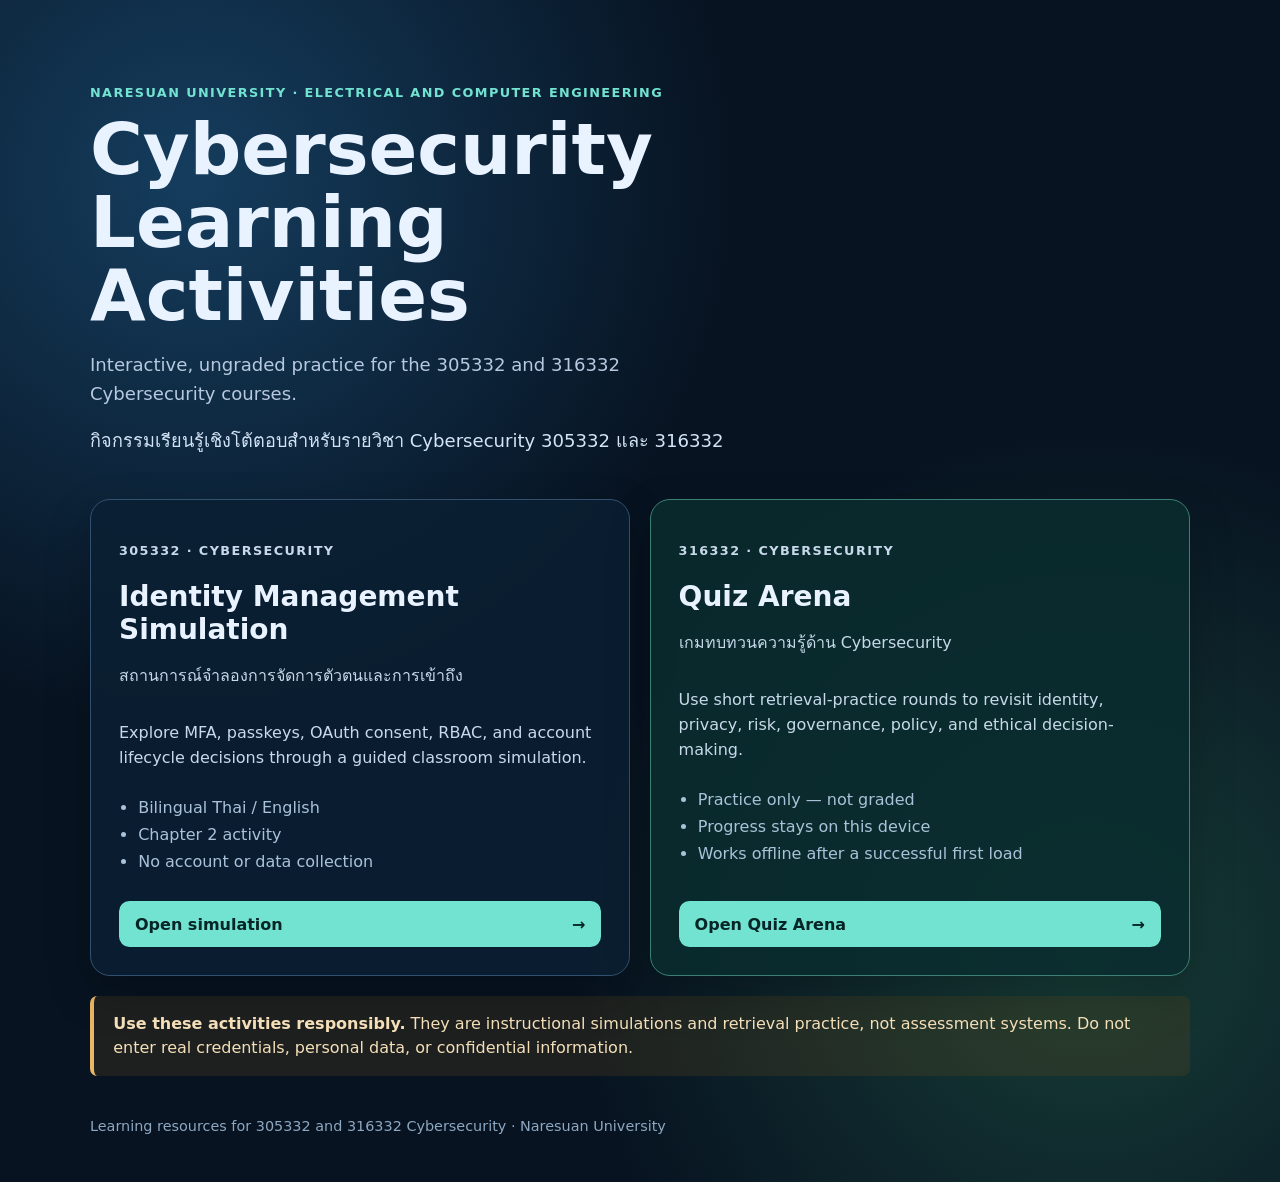
==== index.html @ 0a35e81f "Publish cybersecurity learning activities portal" ====
<!doctype html>
<html lang="en">
<head>
  <meta charset="utf-8">
  <meta name="viewport" content="width=device-width, initial-scale=1">
  <title>NU Cybersecurity Learning Activities</title>
  <link rel="stylesheet" href="styles.css">
</head>
<body>
  <main class="shell">
    <header class="hero">
      <p class="eyebrow">Naresuan University · Electrical and Computer Engineering</p>
      <h1>Cybersecurity Learning Activities</h1>
      <p class="lede">Interactive, ungraded practice for the 305332 and 316332 Cybersecurity courses.</p>
      <p class="lede th" lang="th">กิจกรรมเรียนรู้เชิงโต้ตอบสำหรับรายวิชา Cybersecurity 305332 และ 316332</p>
    </header>

    <section class="activities" aria-label="Learning activities">
      <article class="card card-identity">
        <p class="course">305332 · Cybersecurity</p>
        <h2>Identity Management Simulation</h2>
        <p class="thai" lang="th">สถานการณ์จำลองการจัดการตัวตนและการเข้าถึง</p>
        <p>Explore MFA, passkeys, OAuth consent, RBAC, and account lifecycle decisions through a guided classroom simulation.</p>
        <ul>
          <li>Bilingual Thai / English</li>
          <li>Chapter 2 activity</li>
          <li>No account or data collection</li>
        </ul>
        <a class="launch" href="305332-identity-management/">Open simulation <span aria-hidden="true">→</span></a>
      </article>

      <article class="card card-quiz">
        <p class="course">316332 · Cybersecurity</p>
        <h2>Quiz Arena</h2>
        <p class="thai" lang="th">เกมทบทวนความรู้ด้าน Cybersecurity</p>
        <p>Use short retrieval-practice rounds to revisit identity, privacy, risk, governance, policy, and ethical decision-making.</p>
        <ul>
          <li>Practice only — not graded</li>
          <li>Progress stays on this device</li>
          <li>Works offline after a successful first load</li>
        </ul>
        <a class="launch" href="316332-quiz-arena/">Open Quiz Arena <span aria-hidden="true">→</span></a>
      </article>
    </section>

    <aside class="notice">
      <strong>Use these activities responsibly.</strong> They are instructional simulations and retrieval practice, not assessment systems. Do not enter real credentials, personal data, or confidential information.
    </aside>

    <footer>Learning resources for 305332 and 316332 Cybersecurity · Naresuan University</footer>
  </main>
</body>
</html>
---- styles.css ----
:root {
  color-scheme: dark;
  font-family: Inter, ui-sans-serif, system-ui, -apple-system, BlinkMacSystemFont, "Segoe UI", sans-serif;
  background: #071321;
  color: #e9f2ff;
}

* { box-sizing: border-box; }

body {
  min-height: 100vh;
  margin: 0;
  background: radial-gradient(circle at 15% 15%, #153d5e 0, transparent 34rem), radial-gradient(circle at 85% 80%, #173d37 0, transparent 32rem), #071321;
}

.shell { width: min(1100px, calc(100% - 2rem)); margin: 0 auto; padding: 4.5rem 0 3rem; }
.hero { max-width: 720px; margin-bottom: 2.7rem; }
.eyebrow, .course { color: #72e3d1; font-size: .8rem; font-weight: 700; letter-spacing: .11em; text-transform: uppercase; }
h1 { margin: .45rem 0 .7rem; font-size: clamp(2.2rem, 6vw, 4.5rem); line-height: 1.02; }
.lede { max-width: 650px; color: #b6c9df; font-size: 1.13rem; line-height: 1.6; }
.th, .thai { color: #d3e4f7; }

.activities { display: grid; grid-template-columns: repeat(auto-fit, minmax(280px, 1fr)); gap: 1.2rem; }
.card { display: flex; flex-direction: column; min-height: 360px; padding: 1.75rem; border: 1px solid #31516f; border-radius: 1.25rem; background: rgba(11, 31, 51, .88); box-shadow: 0 18px 45px rgba(0, 0, 0, .22); }
.card-quiz { border-color: #3b8072; background: rgba(10, 44, 47, .87); }
.card h2 { margin: .4rem 0 .15rem; font-size: 1.75rem; }
.card p { line-height: 1.55; color: #c7d9ea; }
.card ul { margin: .45rem 0 1.6rem; padding-left: 1.2rem; color: #aac2d9; line-height: 1.7; }
.launch { display: inline-flex; align-items: center; justify-content: space-between; gap: 1.4rem; margin-top: auto; padding: .85rem 1rem; border-radius: .65rem; background: #72e3d1; color: #062526; font-weight: 800; text-decoration: none; }
.launch:hover, .launch:focus-visible { background: #a2f2e6; outline: 3px solid #fff; outline-offset: 3px; }
.notice { margin-top: 1.25rem; padding: 1rem 1.2rem; border-left: 4px solid #eab765; border-radius: .45rem; background: rgba(106, 73, 22, .23); color: #f5dfb8; line-height: 1.5; }
footer { margin-top: 2.6rem; color: #8ea8c2; font-size: .9rem; }

@media (max-width: 560px) { .shell { padding-top: 2.5rem; } .card { min-height: unset; } }
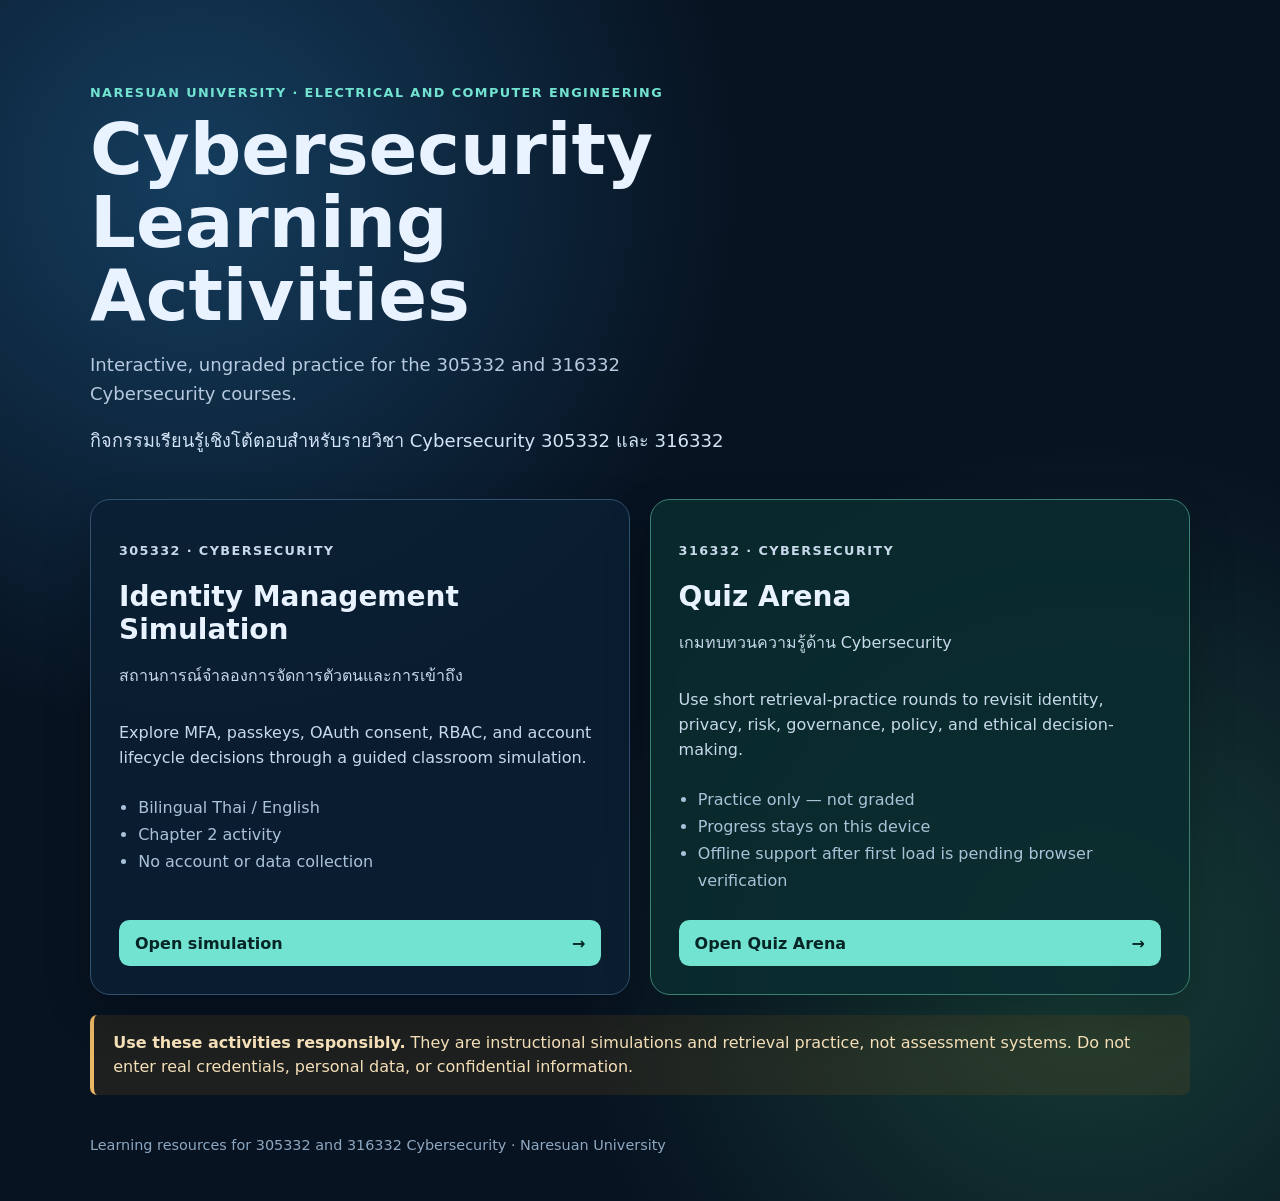
==== commit 12e41d1f: "Clarify Quiz Arena offline verification status" ====
--- a/index.html
+++ b/index.html
@@ -37,7 +37,7 @@
         <ul>
           <li>Practice only — not graded</li>
           <li>Progress stays on this device</li>
-          <li>Works offline after a successful first load</li>
+          <li>Offline support after first load is pending browser verification</li>
         </ul>
         <a class="launch" href="316332-quiz-arena/">Open Quiz Arena <span aria-hidden="true">→</span></a>
       </article>
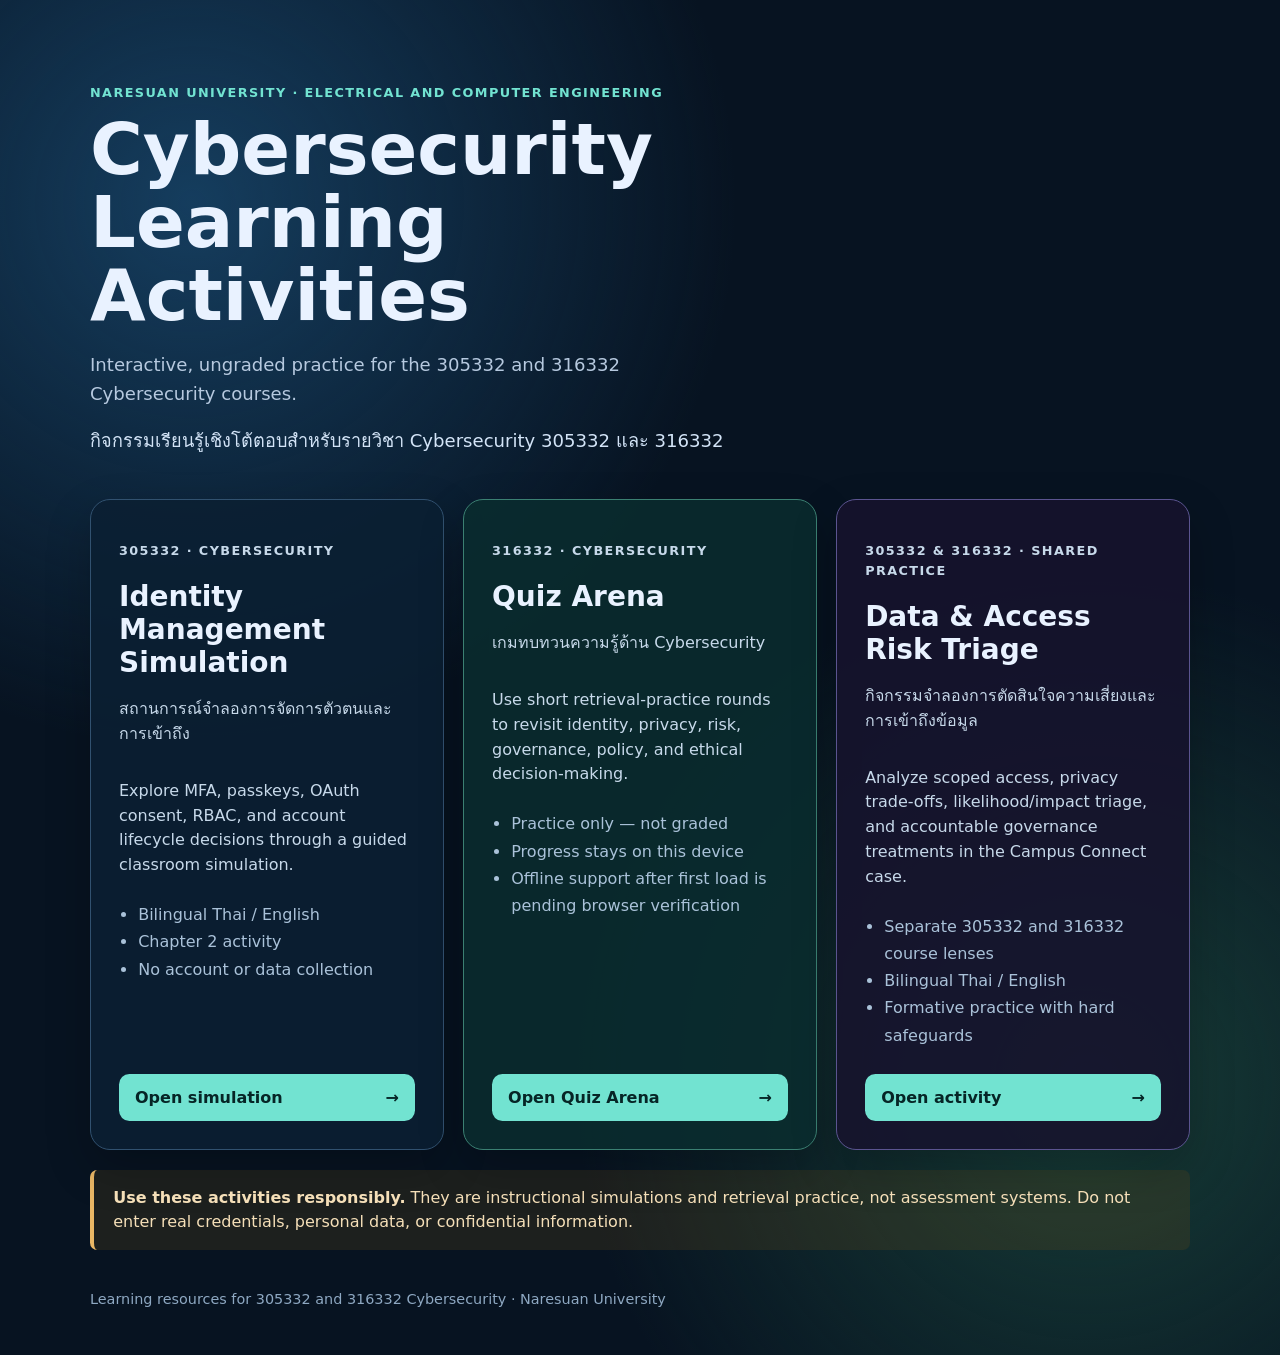
==== commit f40bb5d1: "[agy@mbp-m5] Add Data & Access Risk Triage activity to portal Task: PS-TASK-20260910-640 Node: PS-NO" ====
--- a/index.html
+++ b/index.html
@@ -41,6 +41,19 @@
         </ul>
         <a class="launch" href="316332-quiz-arena/">Open Quiz Arena <span aria-hidden="true">→</span></a>
       </article>
+
+      <article class="card card-triage">
+        <p class="course">305332 &amp; 316332 · Shared Practice</p>
+        <h2>Data &amp; Access Risk Triage</h2>
+        <p class="thai" lang="th">กิจกรรมจำลองการตัดสินใจความเสี่ยงและการเข้าถึงข้อมูล</p>
+        <p>Analyze scoped access, privacy trade-offs, likelihood/impact triage, and accountable governance treatments in the Campus Connect case.</p>
+        <ul>
+          <li>Separate 305332 and 316332 course lenses</li>
+          <li>Bilingual Thai / English</li>
+          <li>Formative practice with hard safeguards</li>
+        </ul>
+        <a class="launch" href="data-access-risk-triage/">Open activity <span aria-hidden="true">→</span></a>
+      </article>
     </section>
 
     <aside class="notice">
--- a/styles.css
+++ b/styles.css
@@ -23,6 +23,7 @@
 .activities { display: grid; grid-template-columns: repeat(auto-fit, minmax(280px, 1fr)); gap: 1.2rem; }
 .card { display: flex; flex-direction: column; min-height: 360px; padding: 1.75rem; border: 1px solid #31516f; border-radius: 1.25rem; background: rgba(11, 31, 51, .88); box-shadow: 0 18px 45px rgba(0, 0, 0, .22); }
 .card-quiz { border-color: #3b8072; background: rgba(10, 44, 47, .87); }
+.card-triage { border-color: #5b5490; background: rgba(22, 19, 45, .88); }
 .card h2 { margin: .4rem 0 .15rem; font-size: 1.75rem; }
 .card p { line-height: 1.55; color: #c7d9ea; }
 .card ul { margin: .45rem 0 1.6rem; padding-left: 1.2rem; color: #aac2d9; line-height: 1.7; }
